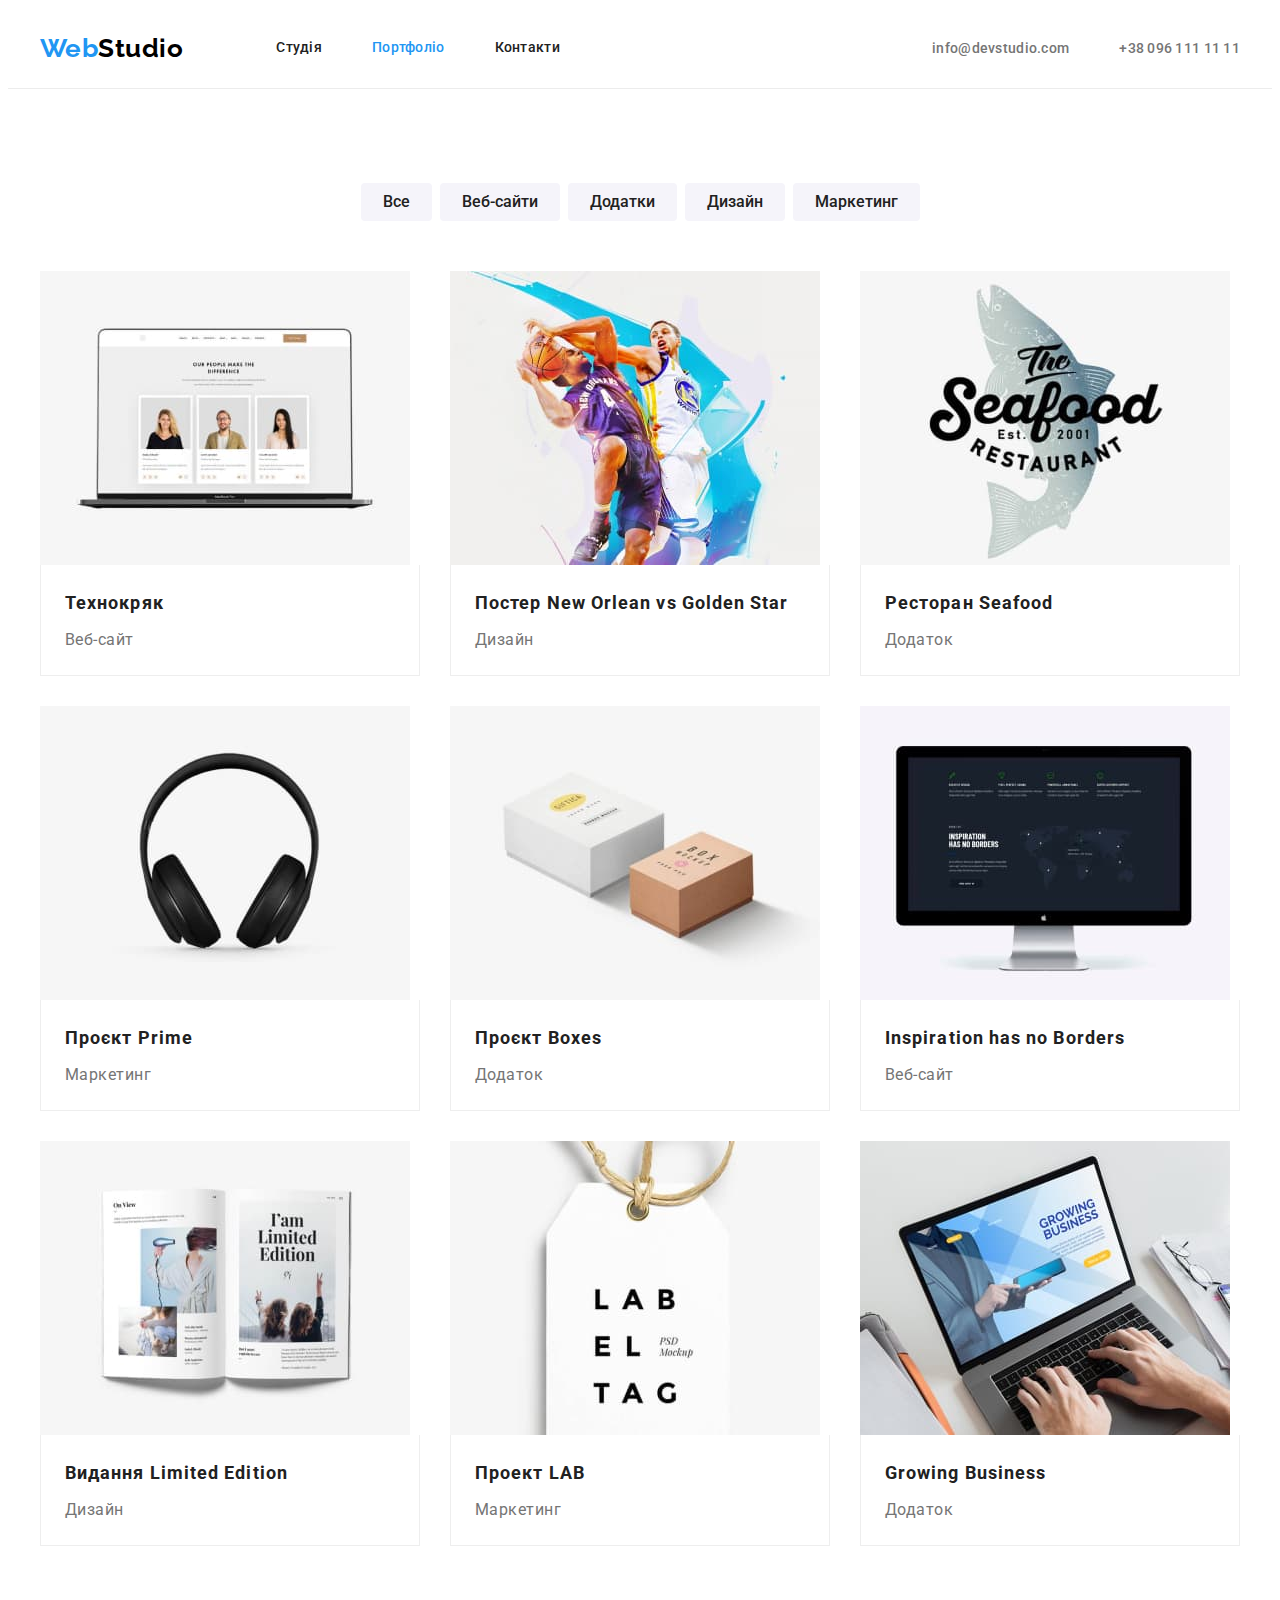
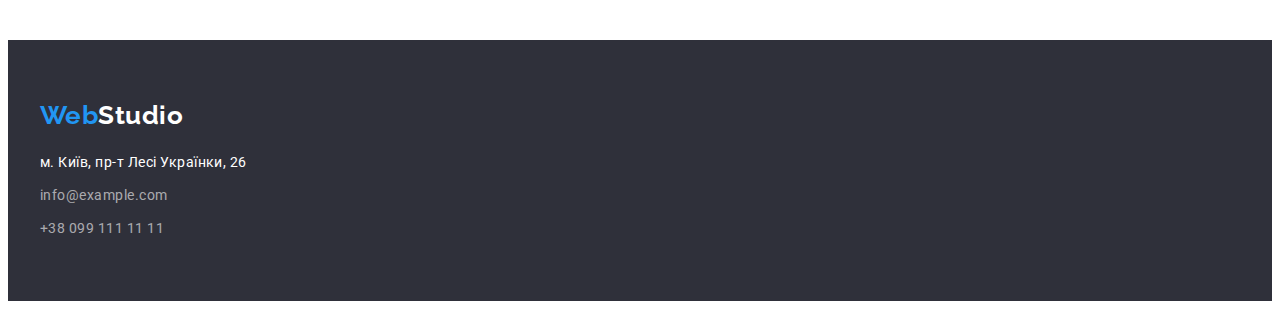
==== portfolio.html @ 98a057fd "clone" ====
<!DOCTYPE html>
<html lang="uk">
  <head>
    <meta charset="UTF-8" />
    <meta http-equiv="X-UA-Compatible" content="IE=edge" />
    <meta name="viewport" content="width=device-width, initial-scale=1.0" />
    <title>Портфоліо</title>
    <link rel="preconnect" href="https://fonts.googleapis.com" />
    <link rel="preconnect" href="https://fonts.gstatic.com" crossorigin />
    <link
      href="https://fonts.googleapis.com/css2?family=Raleway:wght@700&family=Roboto:wght@400;500;700;900&display=swap"
      rel="stylesheet"
    />
    <link
      rel="stylesheet"
      href="https://cdnjs.cloudflare.com/ajax/libs/modern-normalize/1.1.0/modern-normalize.min.css"
      integrity="sha512-wpPYUAdjBVSE4KJnH1VR1HeZfpl1ub8YT/NKx4PuQ5NmX2tKuGu6U/JRp5y+Y8XG2tV+wKQpNHVUX03MfMFn9Q=="
      crossorigin="anonymous"
      referrerpolicy="no-referrer"
    />
    <link rel="stylesheet" href="./css/styles.css" />
  </head>
  <body>
    <header class="header">
      <div class="container header-box">
        <nav class="nav">
          <a class="logo" href="./index.html"
            >Web<span class="header-logo">Studio</span></a
          >
          <ul class="header-nav-list list">
            <li><a class="header-nav link" href="./index.html">Студія</a></li>
            <li>
              <a class="header-nav link current" href="./portfolio.html"
                >Портфоліо</a
              >
            </li>
            <li><a class="header-nav link" href="">Контакти</a></li>
          </ul>
        </nav>
        <ul class="header-link-list list">
          <li>
            <a class="header-link link" href="mailto:info@devstudio.com"
              >info@devstudio.com</a
            >
          </li>
          <li>
            <a class="header-link link" href="tel:+380961111111"
              >+38 096 111 11 11</a
            >
          </li>
        </ul>
      </div>
    </header>
    <main>
      <section class="portfolio section">
        <div class="container">
          <h1 class="visually-hidden">портфоліо</h1>
          <ul class="list-btn list">
            <li><button class="portfolio-btn btn" type="button">Все</button></li>
            <li>
              <button class="portfolio-btn btn" type="button">Веб-сайти</button>
            </li>
            <li>
              <button class="portfolio-btn btn" type="button">Додатки</button>
            </li>
            <li>
              <button class="portfolio-btn btn" type="button">Дизайн</button>
            </li>
            <li>
              <button class="portfolio-btn btn" type="button">Маркетинг</button>
            </li>
          </ul>
          <ul class="portfolio-list list">
            <li class="portfolio-item">
              <a class="portfolio-box link" href="">
                <img
                  src="./images/portfolio1.jpg"
                  alt="Проект 1"
                  width="370"
                  height="294"
                />
                <div class="box-title">
                  <h2 class="portfolio-box-title">Технокряк</h2>
                  <p class="portfolio-box-text">Веб-сайт</p>
                </div>
              </a>
            </li>
            <li class="portfolio-item">
              <a class="portfolio-box link" href="">
                <img
                  src="./images/portfolio2.jpg"
                  alt="Проект 2"
                  width="370"
                  height="294"
                />
                <div class="box-title">
                  <h2 class="portfolio-box-title">
                    Постер New Orlean vs Golden Star
                  </h2>
                  <p class="portfolio-box-text">Дизайн</p>
                </div>
              </a>
            </li>
            <li class="portfolio-item">
              <a class="portfolio-box link" href="">
                <img
                  src="./images/portfolio3.jpg"
                  alt="Проект 3"
                  width="370"
                  height="294"
                />
                <div class="box-title">
                  <h2 class="portfolio-box-title">Ресторан Seafood</h2>
                  <p class="portfolio-box-text">Додаток</p>
                </div>
              </a>
            </li>
            <li class="portfolio-item">
              <a class="portfolio-box link" href="">
                <img
                  src="./images/portfolio4.jpg"
                  alt="Проект 4"
                  width="370"
                  height="294"
                />
                <div class="box-title">
                  <h2 class="portfolio-box-title">Проєкт Prime</h2>
                  <p class="portfolio-box-text">Маркетинг</p>
                </div>
              </a>
            </li>
            <li class="portfolio-item">
              <a class="portfolio-box link" href="">
                <img
                  src="./images/portfolio5.jpg"
                  alt="Проект 5"
                  width="370"
                  height="294"
                />
                <div class="box-title">
                  <h2 class="portfolio-box-title">Проєкт Boxes</h2>
                  <p class="portfolio-box-text">Додаток</p>
                </div> 
              </a>
            </li>
            <li class="portfolio-item">
              <a class="portfolio-box link" href="">
                <img
                  src="./images/portfolio6.jpg"
                  alt="Проект 6"
                  width="370"
                  height="294"
                />
                <div class="box-title">
                  <h2 class="portfolio-box-title">Inspiration has no Borders</h2>
                  <p class="portfolio-box-text">Веб-сайт</p>
                </div>  
              </a>
            </li>
            <li class="portfolio-item">
              <a class="portfolio-box link" href="">
                <img
                  src="./images/portfolio7.jpg"
                  alt="Проект 7"
                  width="370"
                  height="294"
                />
                <div class="box-title">
                  <h2 class="portfolio-box-title">Видання Limited Edition</h2>
                  <p class="portfolio-box-text">Дизайн</p>
                </div>
              </a>
            </li>
            <li class="portfolio-item">
              <a class="portfolio-box link" href="">
                <img
                  src="./images/portfolio8.jpg"
                  alt="Проект 8"
                  width="370"
                  height="294"
                />
                <div class="box-title">
                  <h2 class="portfolio-box-title">Проект LAB</h2>
                  <p class="portfolio-box-text">Маркетинг</p>
                </div>  
              </a>
            </li>
            <li class="portfolio-item">
              <a class="portfolio-box link" href="">
                <img
                  src="./images/portfolio9.jpg"
                  alt="Проект 9"
                  width="370"
                  height="294"
                />
                <div class="box-title">
                  <h2 class="portfolio-box-title">Growing Business</h2>
                  <p class="portfolio-box-text">Додаток</p>
                </div>
              </a>
            </li>
          </ul>
        </div>
      </section>
    </main>
    <footer class="footer">
      <div class="container">
        <a class="logo" href="./index.html"
          >Web<span class="footer-logo">Studio</span></a
        >
        <address class="address">
          <ul class="address-list list">
            <li class="address-item">
              <a
                class="footer-nav-link link"
                href="https://goo.gl/maps/BqAtZhTT1JkKeaT78"
                target="_blank"
                rel="noreferrer noopener nofollow"
                >м. Київ, пр-т Лесі Українки, 26</a
              >
            </li>
            <li class="address-item">
              <a class="footer-nav link" href="mailto:info@example.com"
                >info@example.com</a
              >
            </li>
            <li class="address-item">
              <a class="footer-nav link" href="tel:+380991111111"
                >+38 099 111 11 11</a
              >
            </li>
          </ul>
        </address>
      </div>
    </footer>
  </body>
</html>
---- css/styles.css ----
:root {
    --primery-text-color:#212121;
    --second-text-color:#757575;
    --accent-color:#2196F3;
    --accent-second-color: #FFFFFF;
    --bgc-primery:#FFFFFF;
    --bgc-second:#F5F4FA;
}

h1, h2, h3, h4, h5, h6 {
    margin-top: 0;
}

ul, p {
    margin-top: 0;
    margin-bottom: 0;
    padding-left: 0;
}
img {
    display: block;
    max-width: 100%;
    height: auto;
}
body {
    background: var(--bgc-primery);
    color: var(--primery-text-color);
    font-family: Roboto, sans-serif;
    letter-spacing: 0.03em;
}
.container {
    width: 1200px;
    padding-right: 15px;
    padding-left: 15px;
    margin-left: auto;
    margin-right: auto;
    /* outline: 2px solid red; */
}
.visually-hidden {
    position: absolute;
    white-space: nowrap;
    width: 1px;
    height: 1px;
    overflow: hidden;
    border: 0;
    padding: 0;
    clip: rect(0 0 0 0);
    clip-path: inset(50%);
    margin: -1px;
}
.list{
    list-style: none;
}
.link{
    text-decoration: none;
}
.btn {
    font-family: inherit; 
    cursor: pointer;
    border-radius: 4px;
    border: none;
    display: inline-block;
}
.logo {
    color: var(--accent-color);
    text-decoration: none;
    font-family: 'Raleway', sans-serif;
    font-weight: 700;
    font-size: 26px;
    line-height: 1.19;
}
.title {
    font-size: 36px;
    line-height: 1.16;
    text-align: center;
    margin-bottom: 50px;
}
.section {
    padding-top: 94px;
    padding-bottom: 94px;
}

/* header */
.header {
    border-bottom: 1px solid #ECECEC;
}
.nav {
    display: flex;
    align-items: center;
}
.header .logo {
    margin-right: 93px;
}
.header-logo {
    color: #000000;
}
.header-nav-list .link.current{
    color: var(--accent-color);
}
.header .list {
    display: flex;
    column-gap: 50px;
}
.header-box {
    display: flex;
}

.header-nav {
    color: var(--primery-text-color);
    font-weight: 500;
    font-size: 14px;
    line-height: 1.14;
    letter-spacing: 0.02em;
    
}
.header-link-list {
    margin-left: auto;
}

.header-link {
    color: var(--second-text-color);
    font-weight: 500;
    font-size: 14px;
    line-height: 1,14;
    letter-spacing: 0.02em;
}
.header .link {
    display: block;
    padding-top: 32px ;
    padding-bottom: 32px;

}

.header .link:hover,
.header .link:focus {
    color: var(--accent-color);
}
/* hero */
.hero{
    padding-top: 200px;
    padding-bottom: 200px;
    text-align: center;
    background-color: #2F303A; 
        /* тимчасово */
     }
.hero-title{
    font-weight: 900;
    font-size: 44px;
    line-height: 1.36;
    text-align: center;
    letter-spacing: 0.06em;
    text-transform: uppercase;
    color: var(--accent-second-color);
    margin-bottom: 30px;
    max-width: 696px;
    margin-left: auto;
    margin-right: auto;
    
}
.hero-btn{
    font-weight: 700;
    font-size: 16px;
    line-height: 1.88;
    letter-spacing: 0.06em;
    color: var(--accent-second-color);
    background-color: var(--accent-color);
    padding: 10px 32px;
    min-width: 216px;
}
.hero-btn:hover, .hero-btn:focus {
    background-color: #188CE8;
}
    

/* advantage */
.advantage {
    padding-bottom: 0;
}
.advantage-list {
    display: flex;
    column-gap: 30px;
}
.advantage-item {
    width: calc((100% - 90px) / 4);
}
.advantage-title{
    font-size: 14px;
    line-height: 1.14;
    text-transform: uppercase;
    margin-bottom: 10px;
}
.advantage-text{
    font-size: 14px;
    line-height: 1.71;
    color: var(--second-text-color);
}
/* work */
.work-list {
    display: flex;
    column-gap: 30px;
}
.work-item {
    width: calc((100% -60px) /3);
}


/* team */
.team{
    background-color: var(--bgc-second);
    
}
.team-list {
    display: flex;
    column-gap: 30px;
}
.team-item{
    background-color: var(--bgc-primery);
    width: calc((100% - 90px) / 4);
    border-radius: 0px 0px 4px 4px;

}
.team-box-title {
    padding: 30px 15px;
}
.team-item-title{
    font-weight: 500;
    font-size: 16px;
    line-height: 1.19;
    text-align: center;
    margin-bottom: 10px;
}
.team-item-text{
    font-size: 16px;
    line-height: 1.19;
    text-align: center;
    color: var(--second-text-color);
}

/* footer */
.footer{
    background-color: #2F303A;
    padding-top: 60px;
    padding-bottom: 60px;
}
.footer .logo {
    display: inline-block;
    margin-bottom: 20px;
}
.footer-logo{
    color: var(--accent-second-color);
}
.address-list{
    font-style: normal;
    font-size: 14px;
    line-height: 1.71;
}footer .link {
    display: inline-block;
}
.address-item:not(:first-child) {
    margin-top: 9px;
}
.footer-nav-link{
    color: var(--accent-second-color);
}
.footer-nav{
    color: rgba(255, 255, 255, 0.6);
 
}
.footer .link:hover,
.footer .link:focus {
    color: var(--accent-color);
}
/* portfolio */
.portfolio-btn {
    font-weight: 500;
    font-size: 16px;
    line-height: 1.63;
    color: var(--primery-text-color);
    background-color: var(--bgc-second);
    padding: 6px 22px;
}
.portfolio-btn:hover, .portfolio-btn:focus {
    color: var(--accent-second-color);
    background-color: var(--accent-color);
}
.list-btn {
    display: flex;
    column-gap: 8px;
    justify-content: center;
    margin-bottom: 50px;
}
.portfolio-list {
    display: flex;
    flex-wrap: wrap;
    gap: 30px;
}
.portfolio-item {
    width: calc((100% - 60px) / 3);
}
.box-title {
    padding: 20px 24px;
    border: 1px solid #EEEEEE;
    border-top: none;
}
.portfolio-box-title{
    font-size: 18px;
    line-height: 2;
    letter-spacing: 0.06em;
    color: var(--primery-text-color);
    margin-bottom: 4px;
}
.portfolio-box-text{
    font-size: 16px;
    line-height: 1.88;
    color: var(--second-text-color);
}
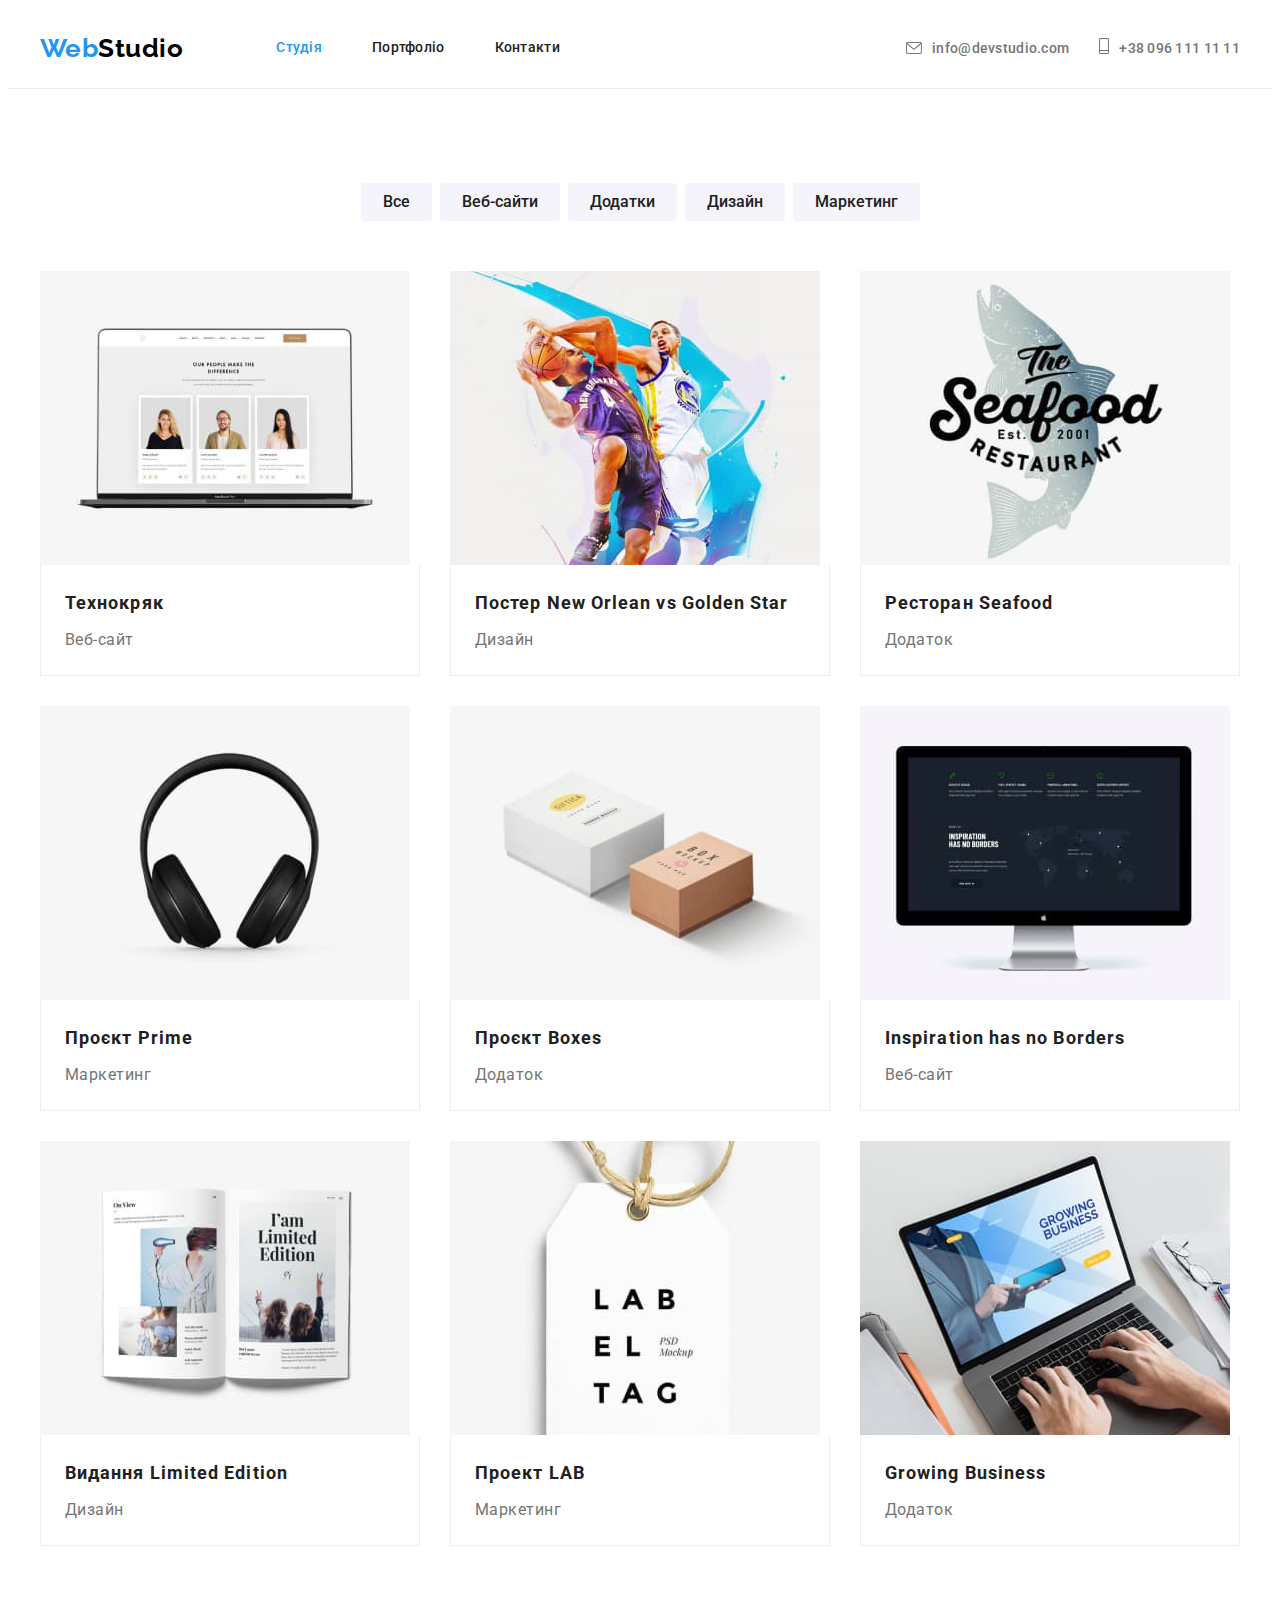
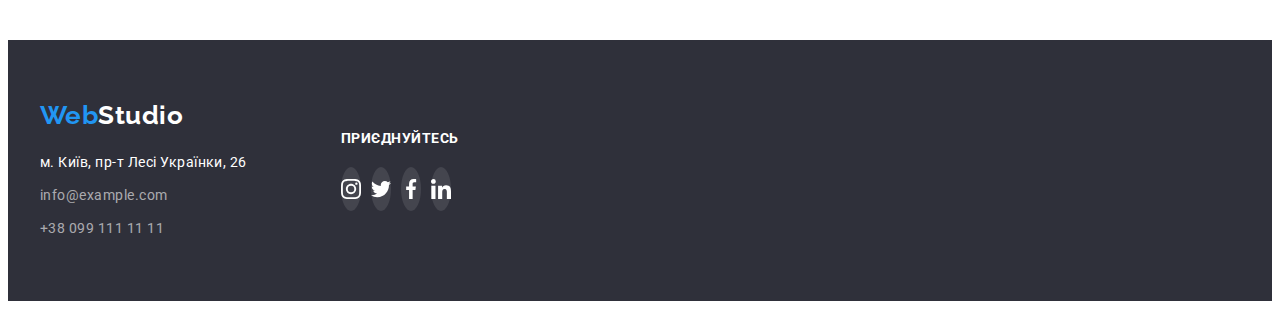
==== commit 4df8516c: "icon" ====
--- a/portfolio.html
+++ b/portfolio.html
@@ -28,25 +28,35 @@
             >Web<span class="header-logo">Studio</span></a
           >
           <ul class="header-nav-list list">
-            <li><a class="header-nav link" href="./index.html">Студія</a></li>
-            <li>
-              <a class="header-nav link current" href="./portfolio.html"
-                >Портфоліо</a
-              >
+            <li>
+              <a class="header-nav link current" href="./index.html">Студія</a>
+            </li>
+            <li>
+              <a class="header-nav link" href="./portfolio.html">Портфоліо</a>
             </li>
             <li><a class="header-nav link" href="">Контакти</a></li>
           </ul>
         </nav>
         <ul class="header-link-list list">
-          <li>
+          <li class="header-link-item">
             <a class="header-link link" href="mailto:info@devstudio.com"
-              >info@devstudio.com</a
-            >
+              >info@devstudio.com
+            </a>
+            <div class="header-link-icon">
+              <svg width="16" height="12">
+                <use href="./images/icons.svg#icon-mail"></use>
+              </svg>
+            </div>            
           </li>
-          <li>
+          <li class="header-link-item">
             <a class="header-link link" href="tel:+380961111111"
-              >+38 096 111 11 11</a
-            >
+              >+38 096 111 11 11
+            </a>
+            <div class="header-link-icon">
+              <svg width="10" height="16">
+                <use href="./images/icons.svg#icon-tel"></use>
+              </svg>
+            </div>
           </li>
         </ul>
       </div>
@@ -204,33 +214,88 @@
       </section>
     </main>
     <footer class="footer">
-      <div class="container">
-        <a class="logo" href="./index.html"
-          >Web<span class="footer-logo">Studio</span></a
-        >
-        <address class="address">
-          <ul class="address-list list">
-            <li class="address-item">
+      <div class="container footer-box">
+        <div class="footer-address">
+          <a class="logo" href="./index.html"
+            >Web<span class="footer-logo">Studio</span>
+          </a>
+          <address class="address">
+            <ul class="address-list list">
+              <li class="address-item">
+                <a
+                  class="footer-nav-link link"
+                  href="https://goo.gl/maps/BqAtZhTT1JkKeaT78"
+                  target="_blank"
+                  rel="noreferrer noopener nofollow"
+                  >м. Київ, пр-т Лесі Українки, 26</a
+                >
+              </li>
+              <li class="address-item">
+                <a class="footer-nav link" href="mailto:info@example.com"
+                  >info@example.com</a
+                >
+              </li>
+              <li class="address-item">
+                <a class="footer-nav link" href="tel:+380991111111"
+                  >+38 099 111 11 11</a
+                >
+              </li>
+            </ul>
+          </address>
+        </div>
+        <div class="footer-soc">
+          <p class="footer-soc-text">Приєднуйтесь</p>
+          <ul class="footer-soc-list list">
+            <li class="footer-soc-item">
               <a
-                class="footer-nav-link link"
-                href="https://goo.gl/maps/BqAtZhTT1JkKeaT78"
+                class="footer-soc-link link"
                 target="_blank"
                 rel="noreferrer noopener nofollow"
-                >м. Київ, пр-т Лесі Українки, 26</a
+                href=""
               >
-            </li>
-            <li class="address-item">
-              <a class="footer-nav link" href="mailto:info@example.com"
-                >info@example.com</a
+                <svg class="footer-soc-icon" width="20" height="20">
+                  <use href="./images/icons.svg#icon-instagram"></use>
+                </svg>
+              </a>
+            </li>
+            <li class="footer-soc-item">
+              <a
+                class="footer-soc-link link"
+                target="_blank"
+                rel="noreferrer noopener nofollow"
+                href=""
               >
-            </li>
-            <li class="address-item">
-              <a class="footer-nav link" href="tel:+380991111111"
-                >+38 099 111 11 11</a
+                <svg class="footer-soc-icon" width="20" height="20">
+                  <use href="./images/icons.svg#icon-twitter"></use>
+                </svg>
+              </a>
+            </li>
+            <li class="footer-soc-item">
+              <a
+                class="footer-soc-link link"
+                target="_blank"
+                rel="noreferrer noopener nofollow"
+                href=""
               >
+                <svg class="footer-soc-icon" width="20" height="20">
+                  <use href="./images/icons.svg#icon-facebook"></use>
+                </svg>
+              </a>
+            </li>
+            <li class="footer-soc-item">
+              <a
+                class="footer-soc-link link"
+                target="_blank"
+                rel="noreferrer noopener nofollow"
+                href=""
+              >
+                <svg class="footer-soc-icon" width="20" height="20">
+                  <use href="./images/icons.svg#icon-linkedin"></use>
+                </svg>
+              </a>
             </li>
           </ul>
-        </address>
+        </div>
       </div>
     </footer>
   </body>
--- a/css/styles.css
+++ b/css/styles.css
@@ -1,315 +1,456 @@
 :root {
-    --primery-text-color:#212121;
-    --second-text-color:#757575;
-    --accent-color:#2196F3;
-    --accent-second-color: #FFFFFF;
-    --bgc-primery:#FFFFFF;
-    --bgc-second:#F5F4FA;
-}
-
-h1, h2, h3, h4, h5, h6 {
-    margin-top: 0;
-}
-
-ul, p {
-    margin-top: 0;
-    margin-bottom: 0;
-    padding-left: 0;
+  --primery-text-color: #212121;
+  --second-text-color: #757575;
+  --accent-color: #2196f3;
+  --accent-second-color: #ffffff;
+  --fill-color: #afb1b8;
+  --bgc-primery: #ffffff;
+  --bgc-second: #f5f4fa;
+}
+
+h1,
+h2,
+h3,
+h4,
+h5,
+h6 {
+  margin-top: 0;
+}
+
+ul,
+p {
+  margin-top: 0;
+  margin-bottom: 0;
+  padding-left: 0;
 }
 img {
-    display: block;
-    max-width: 100%;
-    height: auto;
+  display: block;
+  max-width: 100%;
+  height: auto;
 }
 body {
-    background: var(--bgc-primery);
-    color: var(--primery-text-color);
-    font-family: Roboto, sans-serif;
-    letter-spacing: 0.03em;
+  background: var(--bgc-primery);
+  color: var(--primery-text-color);
+  font-family: Roboto, sans-serif;
+  letter-spacing: 0.03em;
 }
 .container {
-    width: 1200px;
-    padding-right: 15px;
-    padding-left: 15px;
-    margin-left: auto;
-    margin-right: auto;
-    /* outline: 2px solid red; */
+  width: 1200px;
+  padding-right: 15px;
+  padding-left: 15px;
+  margin-left: auto;
+  margin-right: auto;
+  /* outline: 2px solid red; */
 }
 .visually-hidden {
-    position: absolute;
-    white-space: nowrap;
-    width: 1px;
-    height: 1px;
-    overflow: hidden;
-    border: 0;
-    padding: 0;
-    clip: rect(0 0 0 0);
-    clip-path: inset(50%);
-    margin: -1px;
-}
-.list{
-    list-style: none;
-}
-.link{
-    text-decoration: none;
+  position: absolute;
+  white-space: nowrap;
+  width: 1px;
+  height: 1px;
+  overflow: hidden;
+  border: 0;
+  padding: 0;
+  clip: rect(0 0 0 0);
+  clip-path: inset(50%);
+  margin: -1px;
+}
+.list {
+  list-style: none;
+}
+.link {
+  text-decoration: none;
 }
 .btn {
-    font-family: inherit; 
-    cursor: pointer;
-    border-radius: 4px;
-    border: none;
-    display: inline-block;
+  font-family: inherit;
+  cursor: pointer;
+  border-radius: 4px;
+  border: none;
+  display: inline-block;
 }
 .logo {
-    color: var(--accent-color);
-    text-decoration: none;
-    font-family: 'Raleway', sans-serif;
-    font-weight: 700;
-    font-size: 26px;
-    line-height: 1.19;
+  color: var(--accent-color);
+  text-decoration: none;
+  font-family: "Raleway", sans-serif;
+  font-weight: 700;
+  font-size: 26px;
+  line-height: 1.19;
 }
 .title {
-    font-size: 36px;
-    line-height: 1.16;
-    text-align: center;
-    margin-bottom: 50px;
+  font-size: 36px;
+  line-height: 1.16;
+  text-align: center;
+  margin-bottom: 50px;
 }
 .section {
-    padding-top: 94px;
-    padding-bottom: 94px;
+  padding-top: 94px;
+  padding-bottom: 94px;
 }
 
 /* header */
 .header {
-    border-bottom: 1px solid #ECECEC;
+  border-bottom: 1px solid #ececec;
 }
 .nav {
+  display: flex;
+  align-items: center;
+}
+.header .logo {
+  margin-right: 93px;
+}
+.header-logo {
+  color: #000000;
+}
+.header-nav-list .link.current {
+  color: var(--accent-color);
+}
+.header-nav-list {
+  display: flex;
+  column-gap: 50px;
+}
+.header-box {
+  display: flex;
+}
+
+.header-nav {
+  color: var(--primery-text-color);
+  font-weight: 500;
+  font-size: 14px;
+  line-height: 1.14;
+  letter-spacing: 0.02em;
+}
+.header-link-list {
+  display: flex;
+  column-gap: 30px;
+  margin-left: auto;
+}
+.header-link-item {
     display: flex;
+    column-gap: 10px;
     align-items: center;
-}
-.header .logo {
-    margin-right: 93px;
-}
-.header-logo {
-    color: #000000;
-}
-.header-nav-list .link.current{
-    color: var(--accent-color);
-}
-.header .list {
-    display: flex;
-    column-gap: 50px;
-}
-.header-box {
-    display: flex;
-}
-
-.header-nav {
-    color: var(--primery-text-color);
-    font-weight: 500;
-    font-size: 14px;
-    line-height: 1.14;
-    letter-spacing: 0.02em;
-    
-}
-.header-link-list {
-    margin-left: auto;
+    fill: var(--second-text-color);
+    flex-direction: row-reverse;
 }
 
 .header-link {
-    color: var(--second-text-color);
-    font-weight: 500;
-    font-size: 14px;
-    line-height: 1,14;
-    letter-spacing: 0.02em;
+  color: var(--second-text-color);
+  font-weight: 500;
+  font-size: 14px;
+  line-height: 1, 14;
+  letter-spacing: 0.02em;
+  
 }
 .header .link {
-    display: block;
-    padding-top: 32px ;
-    padding-bottom: 32px;
-
+  display: block;
+  padding-top: 32px;
+  padding-bottom: 32px;
+}
+.header-link-icon {
+    color: currentColor;
 }
 
 .header .link:hover,
 .header .link:focus {
+  color: var(--accent-color);
+ 
+}
+.header-link:hover + .header-link-icon,
+ .header-link:focus + .header-link-icon{
     color: var(--accent-color);
-}
+    fill: var(--accent-color);
+}
+
 /* hero */
-.hero{
-    padding-top: 200px;
-    padding-bottom: 200px;
-    text-align: center;
-    background-color: #2F303A; 
-        /* тимчасово */
-     }
-.hero-title{
-    font-weight: 900;
-    font-size: 44px;
-    line-height: 1.36;
-    text-align: center;
-    letter-spacing: 0.06em;
-    text-transform: uppercase;
-    color: var(--accent-second-color);
-    margin-bottom: 30px;
-    max-width: 696px;
-    margin-left: auto;
-    margin-right: auto;
-    
-}
-.hero-btn{
-    font-weight: 700;
-    font-size: 16px;
-    line-height: 1.88;
-    letter-spacing: 0.06em;
-    color: var(--accent-second-color);
-    background-color: var(--accent-color);
-    padding: 10px 32px;
-    min-width: 216px;
-}
-.hero-btn:hover, .hero-btn:focus {
-    background-color: #188CE8;
-}
-    
+.hero {
+  padding-top: 200px;
+  padding-bottom: 200px;
+  text-align: center;
+  max-width: 1600px;
+  height: 600px;
+  margin-left: auto;
+  margin-right: auto;
+  background-color: #c4c4c4;
+  background-image: linear-gradient(
+      rgba(47, 48, 58, 0.4),
+      rgba(47, 48, 58, 0.4)
+    ),
+    url(../images/hero.jpg);
+  background-position: center;
+  background-repeat: no-repeat;
+  background-size: cover;
+}
+
+.hero-title {
+  font-weight: 900;
+  font-size: 44px;
+  line-height: 1.36;
+  text-align: center;
+  letter-spacing: 0.06em;
+  text-transform: uppercase;
+  color: var(--accent-second-color);
+  margin-bottom: 30px;
+  max-width: 696px;
+  margin-left: auto;
+  margin-right: auto;
+}
+.hero-btn {
+  font-weight: 700;
+  font-size: 16px;
+  line-height: 1.88;
+  letter-spacing: 0.06em;
+  color: var(--accent-second-color);
+  background-color: var(--accent-color);
+  padding: 10px 32px;
+  min-width: 216px;
+  box-shadow: 0px 4px 4px rgba(0, 0, 0, 0.15);
+}
+.hero-btn:hover,
+.hero-btn:focus {
+  background-color: #188ce8;
+}
 
 /* advantage */
 .advantage {
-    padding-bottom: 0;
+  padding-bottom: 0;
 }
 .advantage-list {
-    display: flex;
-    column-gap: 30px;
+  display: flex;
+  column-gap: 30px;
 }
 .advantage-item {
-    width: calc((100% - 90px) / 4);
-}
-.advantage-title{
-    font-size: 14px;
-    line-height: 1.14;
-    text-transform: uppercase;
-    margin-bottom: 10px;
-}
-.advantage-text{
-    font-size: 14px;
-    line-height: 1.71;
-    color: var(--second-text-color);
+  width: calc((100% - 90px) / 4);
+}
+.advantage-fon-icon {
+  background-color: var(--bgc-second);
+  border-radius: 4px;
+  min-height: 120px;
+  width: 100%;
+  display: flex;
+  align-items: center;
+  justify-content: center;
+  margin-bottom: 30px;
+}
+
+.advantage-title {
+  font-size: 14px;
+  line-height: 1.14;
+  text-transform: uppercase;
+  margin-bottom: 10px;
+}
+.advantage-text {
+  font-size: 14px;
+  line-height: 1.71;
+  color: var(--second-text-color);
 }
 /* work */
 .work-list {
-    display: flex;
-    column-gap: 30px;
+  display: flex;
+  column-gap: 30px;
 }
 .work-item {
-    width: calc((100% -60px) /3);
-}
-
+  width: calc((100% -60px) / 3);
+}
 
 /* team */
-.team{
-    background-color: var(--bgc-second);
-    
+.team {
+  background-color: var(--bgc-second);
 }
 .team-list {
-    display: flex;
-    column-gap: 30px;
-}
-.team-item{
-    background-color: var(--bgc-primery);
-    width: calc((100% - 90px) / 4);
-    border-radius: 0px 0px 4px 4px;
-
+  display: flex;
+  column-gap: 30px;
+}
+.team-item {
+  background-color: var(--bgc-primery);
+  width: calc((100% - 90px) / 4);
+  border-radius: 0px 0px 4px 4px;
+  box-shadow: 0px 1px 3px rgba(0, 0, 0, 0.12), 0px 1px 1px rgba(0, 0, 0, 0.14),
+    0px 2px 1px rgba(0, 0, 0, 0.2);
 }
 .team-box-title {
-    padding: 30px 15px;
-}
-.team-item-title{
-    font-weight: 500;
-    font-size: 16px;
-    line-height: 1.19;
-    text-align: center;
-    margin-bottom: 10px;
-}
-.team-item-text{
-    font-size: 16px;
-    line-height: 1.19;
-    text-align: center;
-    color: var(--second-text-color);
+  padding: 30px 32px;
+}
+.team-item-title {
+  font-weight: 500;
+  font-size: 16px;
+  line-height: 1.19;
+  text-align: center;
+  margin-bottom: 10px;
+}
+.team-item-text {
+  font-size: 16px;
+  line-height: 1.19;
+  text-align: center;
+  color: var(--second-text-color);
+  margin-bottom: 16px;
+}
+.team-soc {
+  display: flex;
+  column-gap: 10px;
+}
+.team-soc-item {
+  width: calc((100% - 30px) / 4);
+  min-height: 44px;
+}
+.team-soc-link {
+  width: 100%;
+  height: 100%;
+  border-radius: 50%;
+  display: flex;
+  align-items: center;
+  justify-content: center;
+  fill: var(--fill-color);
+}
+.team-soc-link:hover,
+.team-soc-link:focus {
+  background-color: var(--accent-color);
+  fill: var(--accent-second-color);
+}
+/* client */
+.client-list {
+  display: flex;
+  column-gap: 30px;
+}
+.client-item {
+  width: calc((100% - 150px) / 6);
+  min-height: 92px;
+}
+.client-link {
+  display: flex;
+  align-items: center;
+  justify-content: center;
+  width: 100%;
+  height: 100%;
+  border: 1px solid var(--fill-color);
+  border-radius: 4px;
+  fill: var(--fill-color);
+}
+.client-link:hover,
+.client-link:focus {
+  border-color: var(--accent-color);
+  fill: var(--accent-color);
 }
 
 /* footer */
-.footer{
-    background-color: #2F303A;
-    padding-top: 60px;
-    padding-bottom: 60px;
+.footer {
+  background-color: #2f303a;
+  padding-top: 60px;
+  padding-bottom: 60px;
+}
+.footer-box {
+  display: flex;
+  align-items: center;
+}
+.footer-address {
+  margin-right: 70px;
 }
 .footer .logo {
-    display: inline-block;
-    margin-bottom: 20px;
-}
-.footer-logo{
-    color: var(--accent-second-color);
-}
-.address-list{
-    font-style: normal;
-    font-size: 14px;
-    line-height: 1.71;
-}footer .link {
-    display: inline-block;
+  display: inline-block;
+  margin-bottom: 20px;
+}
+.footer-logo {
+  color: var(--accent-second-color);
+}
+.address-list {
+  font-style: normal;
+  font-size: 14px;
+  line-height: 1.71;
+  
+}
+.footer-address .link {
+  display: inline-block;
+}
+.address-item {
+  min-width: 231px;
 }
 .address-item:not(:first-child) {
-    margin-top: 9px;
-}
-.footer-nav-link{
-    color: var(--accent-second-color);
-}
-.footer-nav{
-    color: rgba(255, 255, 255, 0.6);
- 
-}
-.footer .link:hover,
-.footer .link:focus {
-    color: var(--accent-color);
-}
+  margin-top: 9px;
+}
+.footer-nav-link {
+  color: var(--accent-second-color);
+}
+.footer-nav {
+  color: rgba(255, 255, 255, 0.6);
+}
+.footer-address .link:hover,
+.footer-address .link:focus {
+  color: var(--accent-color);
+}
+.footer-soc-list {
+  display: flex;
+  column-gap: 10px;
+  min-width: 206px;
+}
+.footer-soc-text {
+  font-weight: 700;
+  font-size: 14px;
+  line-height: 1.14;
+  text-transform: uppercase;
+  color: var(--accent-second-color);
+  margin-bottom: 20px;
+}
+.footer-soc-item {
+  width: calc((100% -30px) / 4);
+  min-height: 44px;
+}
+.footer-soc-link {
+  width: 100%;
+  height: 100%;
+  border-radius: 50%;
+  display: flex;
+  align-items: center;
+  justify-content: center;
+  fill: var(--accent-second-color);
+  background-color: rgba(255, 255, 255, 0.1);
+}
+.footer-soc-link:hover,
+.footer-soc-link:focus {
+  background-color: var(--accent-color);
+}
+
 /* portfolio */
 .portfolio-btn {
-    font-weight: 500;
-    font-size: 16px;
-    line-height: 1.63;
-    color: var(--primery-text-color);
-    background-color: var(--bgc-second);
-    padding: 6px 22px;
-}
-.portfolio-btn:hover, .portfolio-btn:focus {
-    color: var(--accent-second-color);
-    background-color: var(--accent-color);
+  font-weight: 500;
+  font-size: 16px;
+  line-height: 1.63;
+  color: var(--primery-text-color);
+  background-color: var(--bgc-second);
+  padding: 6px 22px;
+  border-radius: 4px;
+}
+.portfolio-btn:hover,
+.portfolio-btn:focus {
+  color: var(--accent-second-color);
+  background-color: var(--accent-color);
+  box-shadow: 0px 3px 1px rgba(0, 0, 0, 0.1), 0px 1px 2px rgba(0, 0, 0, 0.08),
+    0px 2px 2px rgba(0, 0, 0, 0.12);
 }
 .list-btn {
-    display: flex;
-    column-gap: 8px;
-    justify-content: center;
-    margin-bottom: 50px;
+  display: flex;
+  column-gap: 8px;
+  justify-content: center;
+  margin-bottom: 50px;
 }
 .portfolio-list {
-    display: flex;
-    flex-wrap: wrap;
-    gap: 30px;
+  display: flex;
+  flex-wrap: wrap;
+  gap: 30px;
 }
 .portfolio-item {
-    width: calc((100% - 60px) / 3);
+  width: calc((100% - 60px) / 3);
 }
 .box-title {
-    padding: 20px 24px;
-    border: 1px solid #EEEEEE;
-    border-top: none;
-}
-.portfolio-box-title{
-    font-size: 18px;
-    line-height: 2;
-    letter-spacing: 0.06em;
-    color: var(--primery-text-color);
-    margin-bottom: 4px;
-}
-.portfolio-box-text{
-    font-size: 16px;
-    line-height: 1.88;
-    color: var(--second-text-color);
-}+  padding: 20px 24px;
+  border: 1px solid #eeeeee;
+  border-top: none;
+}
+.portfolio-box-title {
+  font-size: 18px;
+  line-height: 2;
+  letter-spacing: 0.06em;
+  color: var(--primery-text-color);
+  margin-bottom: 4px;
+}
+.portfolio-box-text {
+  font-size: 16px;
+  line-height: 1.88;
+  color: var(--second-text-color);
+}
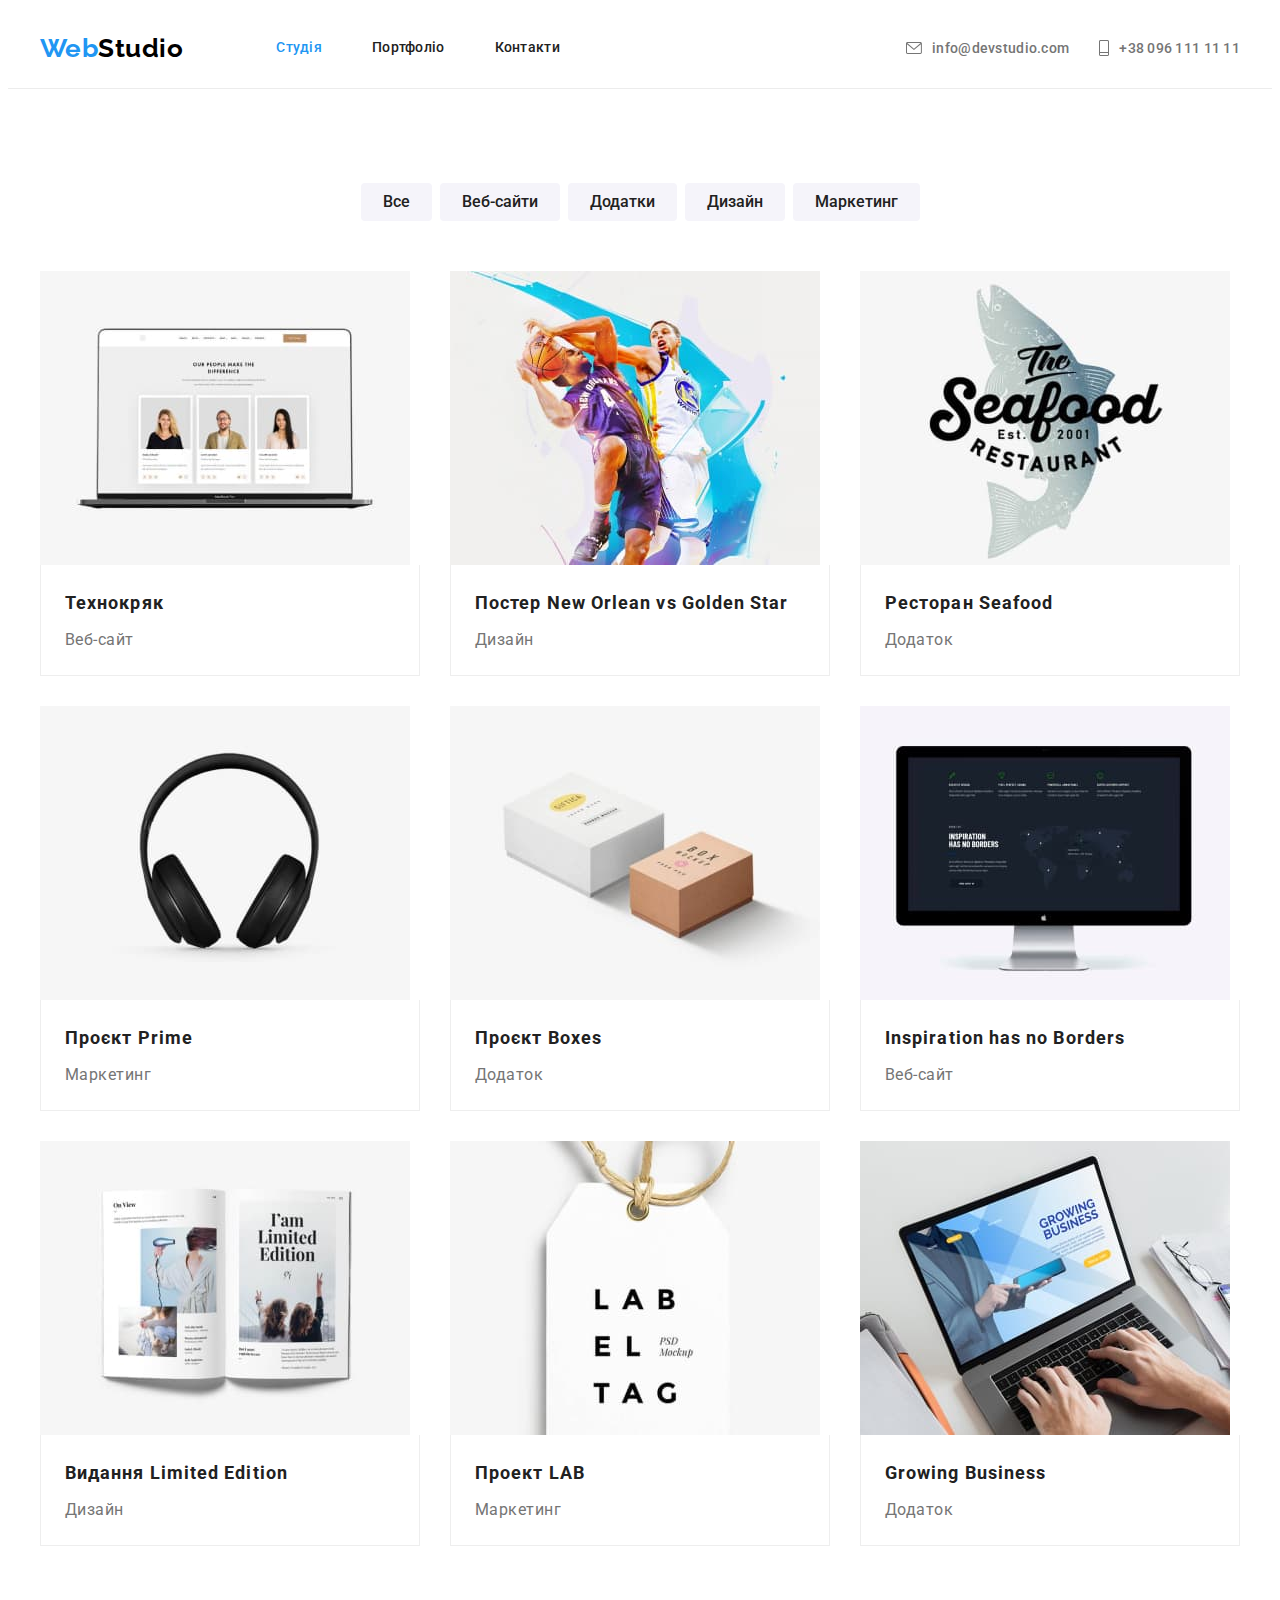
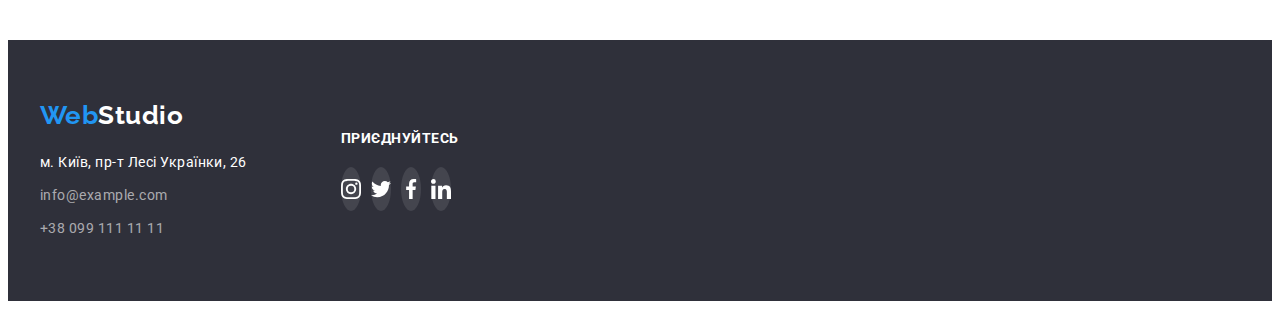
==== commit 716bce39: "icons" ====
--- a/portfolio.html
+++ b/portfolio.html
@@ -40,23 +40,17 @@
         <ul class="header-link-list list">
           <li class="header-link-item">
             <a class="header-link link" href="mailto:info@devstudio.com"
-              >info@devstudio.com
+              ><svg class="header-link-icon" width="16" height="12">
+                <use href="./images/icons.svg#icon-mail"></use>
+              </svg>info@devstudio.com
             </a>
-            <div class="header-link-icon">
-              <svg width="16" height="12">
-                <use href="./images/icons.svg#icon-mail"></use>
-              </svg>
-            </div>            
           </li>
           <li class="header-link-item">
             <a class="header-link link" href="tel:+380961111111"
-              >+38 096 111 11 11
+              ><svg class="header-link-icon" width="10" height="16">
+                <use href="./images/icons.svg#icon-tel"></use>
+              </svg>+38 096 111 11 11
             </a>
-            <div class="header-link-icon">
-              <svg width="10" height="16">
-                <use href="./images/icons.svg#icon-tel"></use>
-              </svg>
-            </div>
           </li>
         </ul>
       </div>
--- a/css/styles.css
+++ b/css/styles.css
@@ -118,32 +118,36 @@
   line-height: 1.14;
   letter-spacing: 0.02em;
 }
+.nav .link {
+  display: block;
+  padding-top: 32px;
+  padding-bottom: 32px;
+}
+
 .header-link-list {
   display: flex;
   column-gap: 30px;
   margin-left: auto;
 }
 .header-link-item {
-    display: flex;
-    column-gap: 10px;
     align-items: center;
     fill: var(--second-text-color);
-    flex-direction: row-reverse;
+    
 }
 
 .header-link {
   color: var(--second-text-color);
   font-weight: 500;
   font-size: 14px;
-  line-height: 1, 14;
+  line-height: 1,14;
   letter-spacing: 0.02em;
-  
-}
-.header .link {
-  display: block;
+  display: flex;
+  align-items: center;
+  justify-content: center;
   padding-top: 32px;
   padding-bottom: 32px;
 }
+
 .header-link-icon {
     color: currentColor;
 }
@@ -153,10 +157,9 @@
   color: var(--accent-color);
  
 }
-.header-link:hover + .header-link-icon,
- .header-link:focus + .header-link-icon{
-    color: var(--accent-color);
-    fill: var(--accent-color);
+.header-link-icon {
+    margin-right: 10px;
+    fill: currentColor;
 }
 
 /* hero */
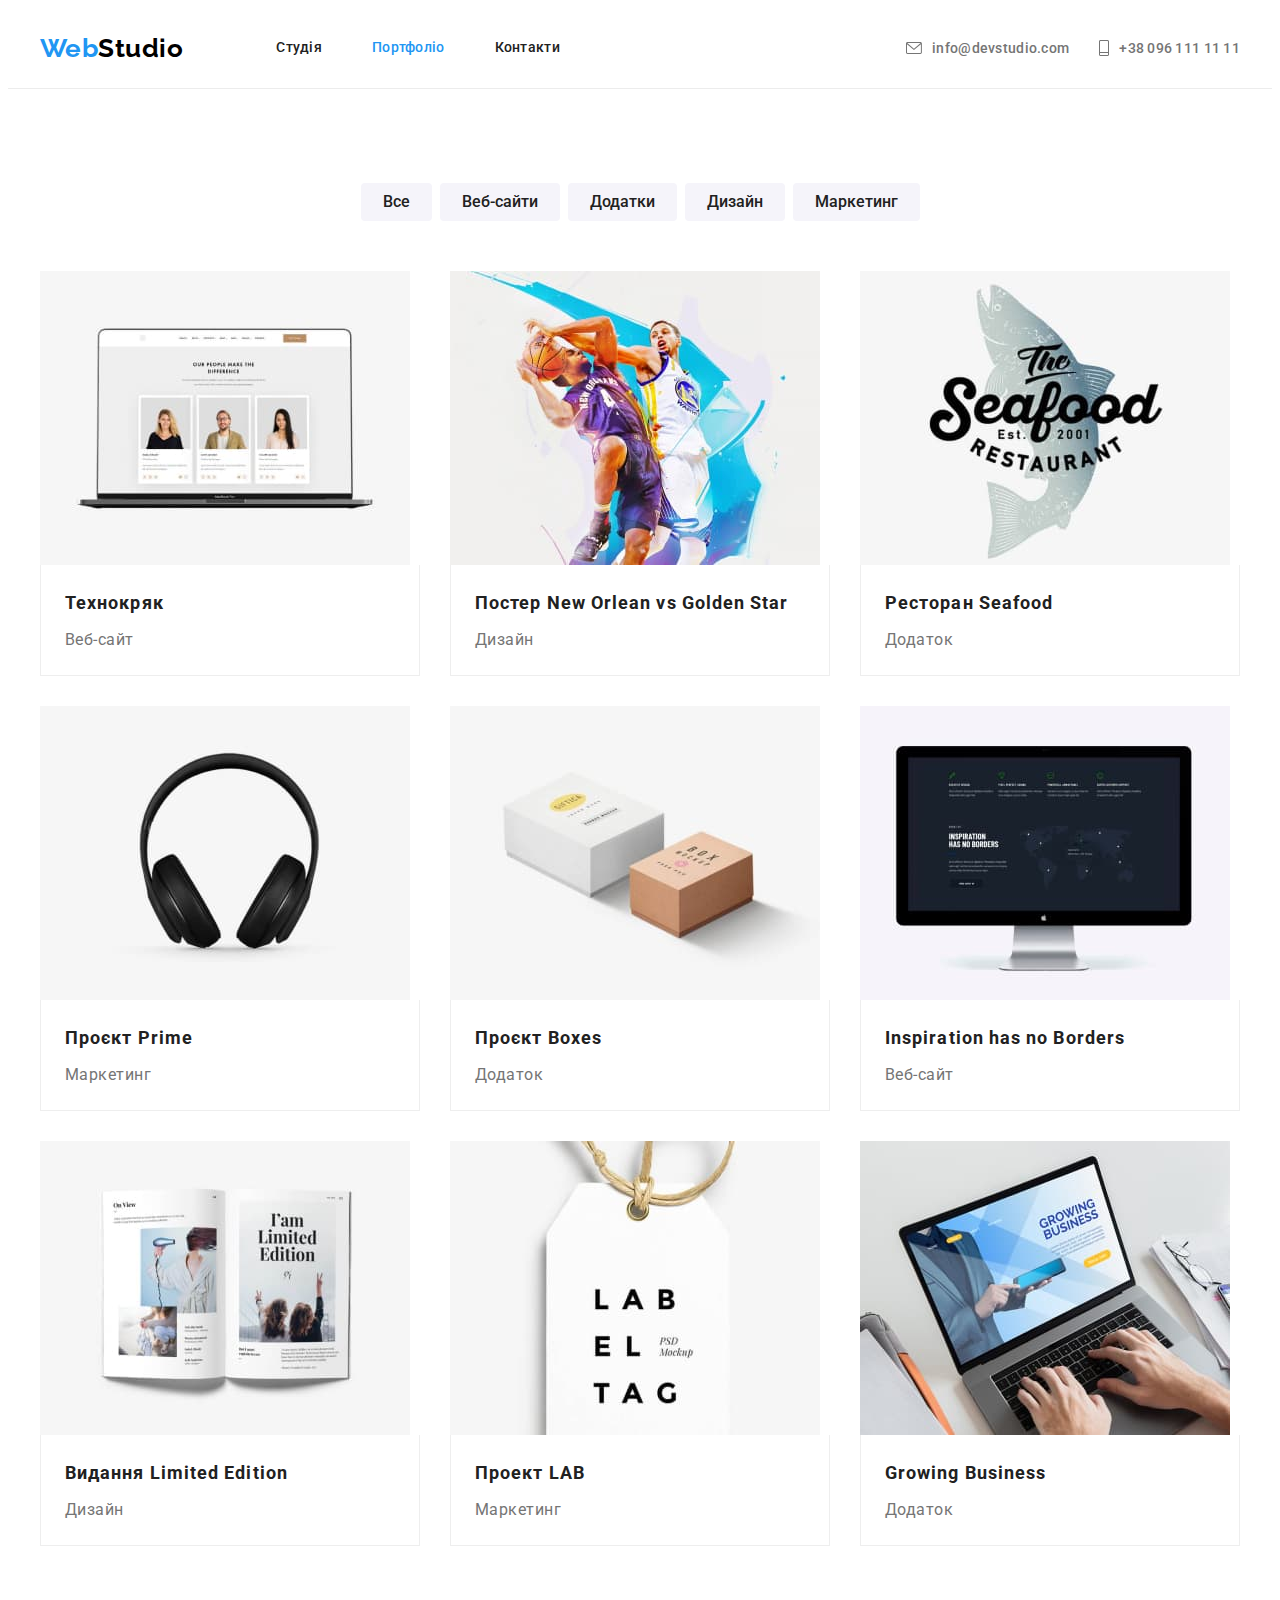
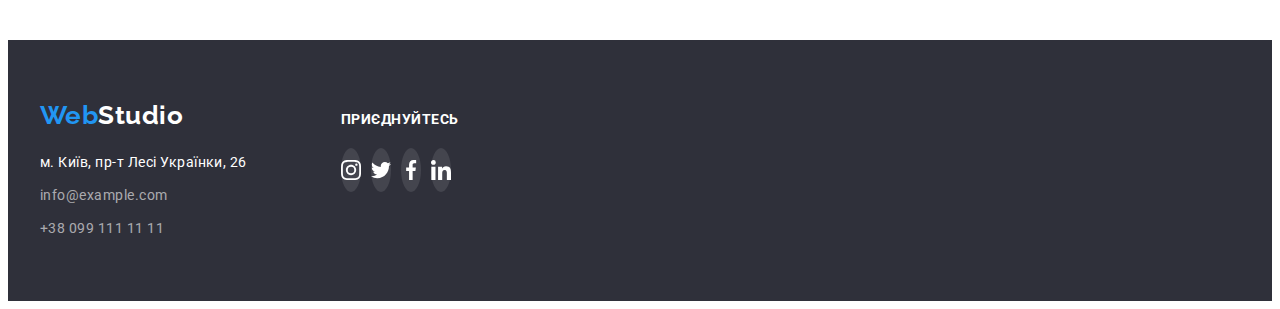
==== commit 6fedcca9: "помилки" ====
--- a/portfolio.html
+++ b/portfolio.html
@@ -29,10 +29,10 @@
           >
           <ul class="header-nav-list list">
             <li>
-              <a class="header-nav link current" href="./index.html">Студія</a>
-            </li>
-            <li>
-              <a class="header-nav link" href="./portfolio.html">Портфоліо</a>
+              <a class="header-nav link" href="./index.html">Студія</a>
+            </li>
+            <li>
+              <a class="header-nav link current" href="./portfolio.html">Портфоліо</a>
             </li>
             <li><a class="header-nav link" href="">Контакти</a></li>
           </ul>
--- a/css/styles.css
+++ b/css/styles.css
@@ -340,7 +340,7 @@
 }
 .footer-box {
   display: flex;
-  align-items: center;
+  align-items: baseline;
 }
 .footer-address {
   margin-right: 70px;
@@ -440,6 +440,10 @@
 .portfolio-item {
   width: calc((100% - 60px) / 3);
 }
+.portfolio-box:hover,
+.portfolio-box:focus {
+  box-shadow: 0px 1px 1px rgba(0, 0, 0, 0.12), 0px 4px 4px rgba(0, 0, 0, 0.06), 1px 4px 6px rgba(0, 0, 0, 0.16);
+}
 .box-title {
   padding: 20px 24px;
   border: 1px solid #eeeeee;
